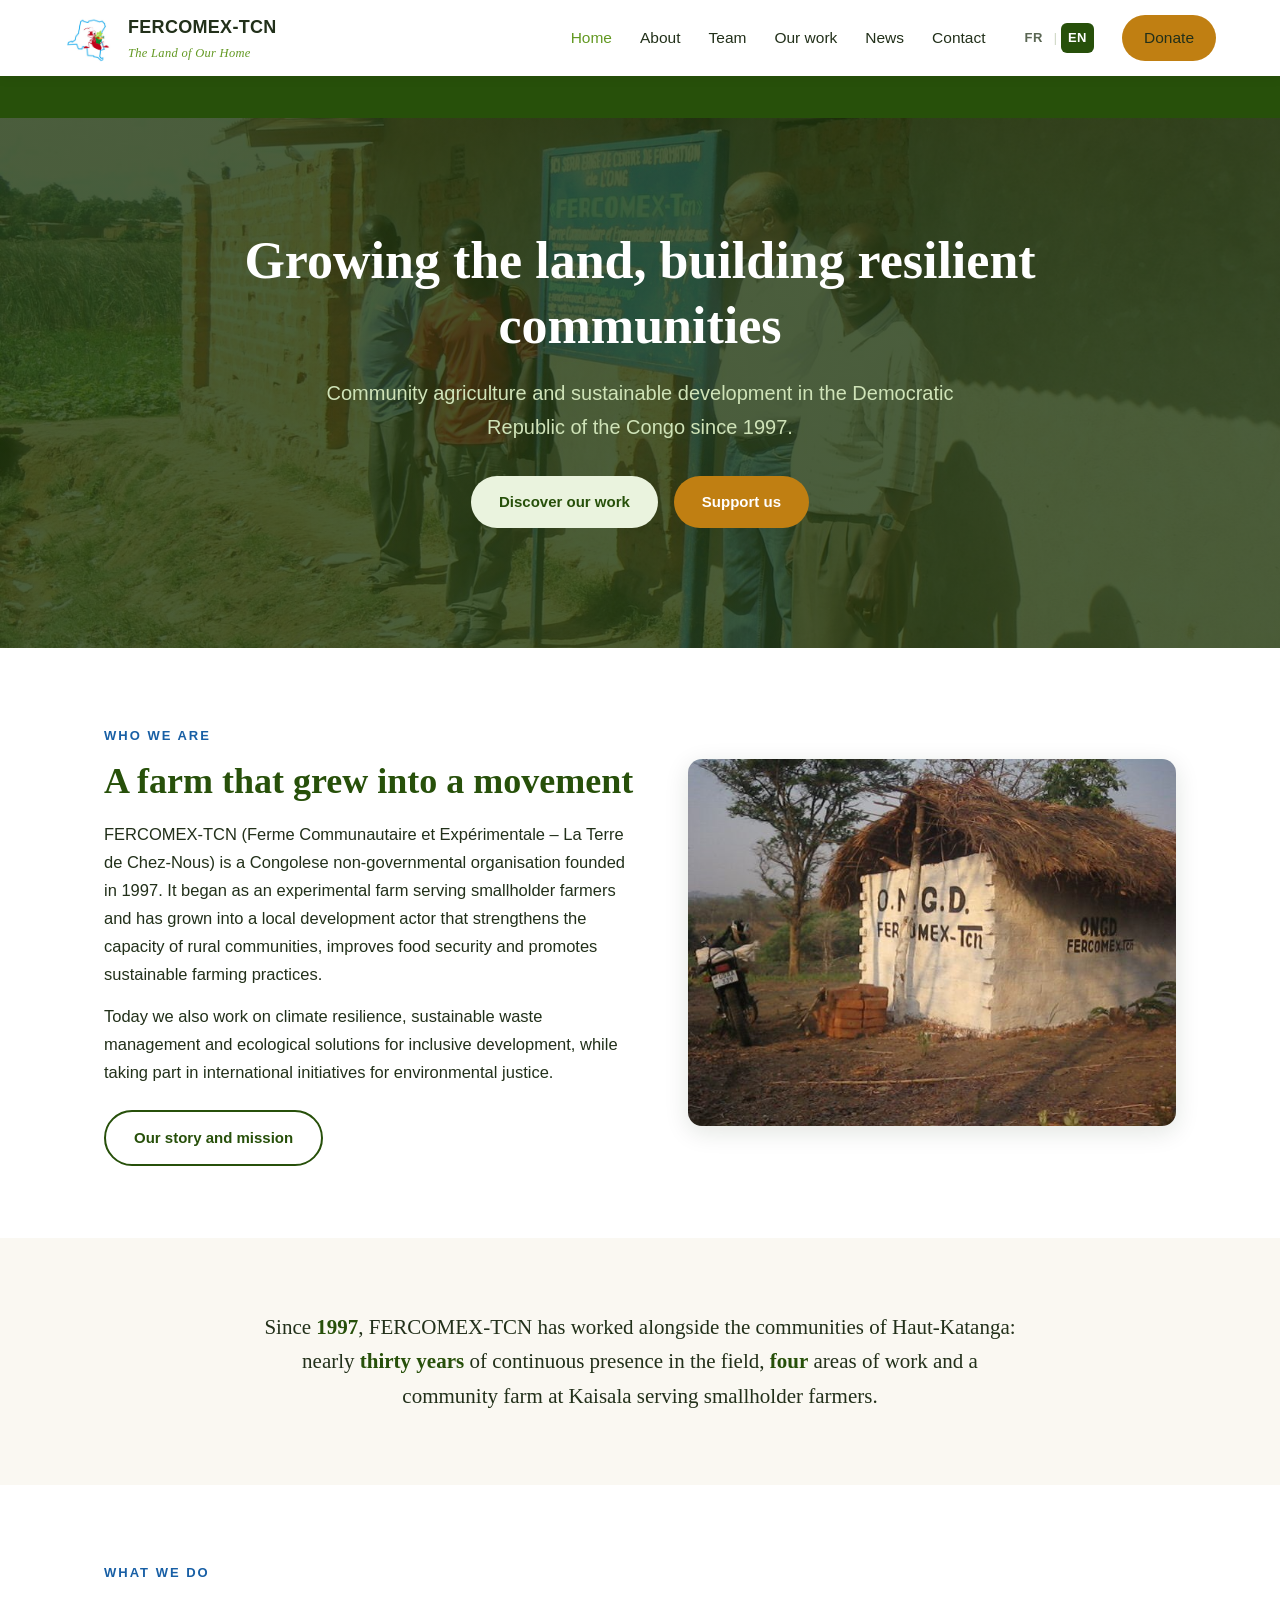
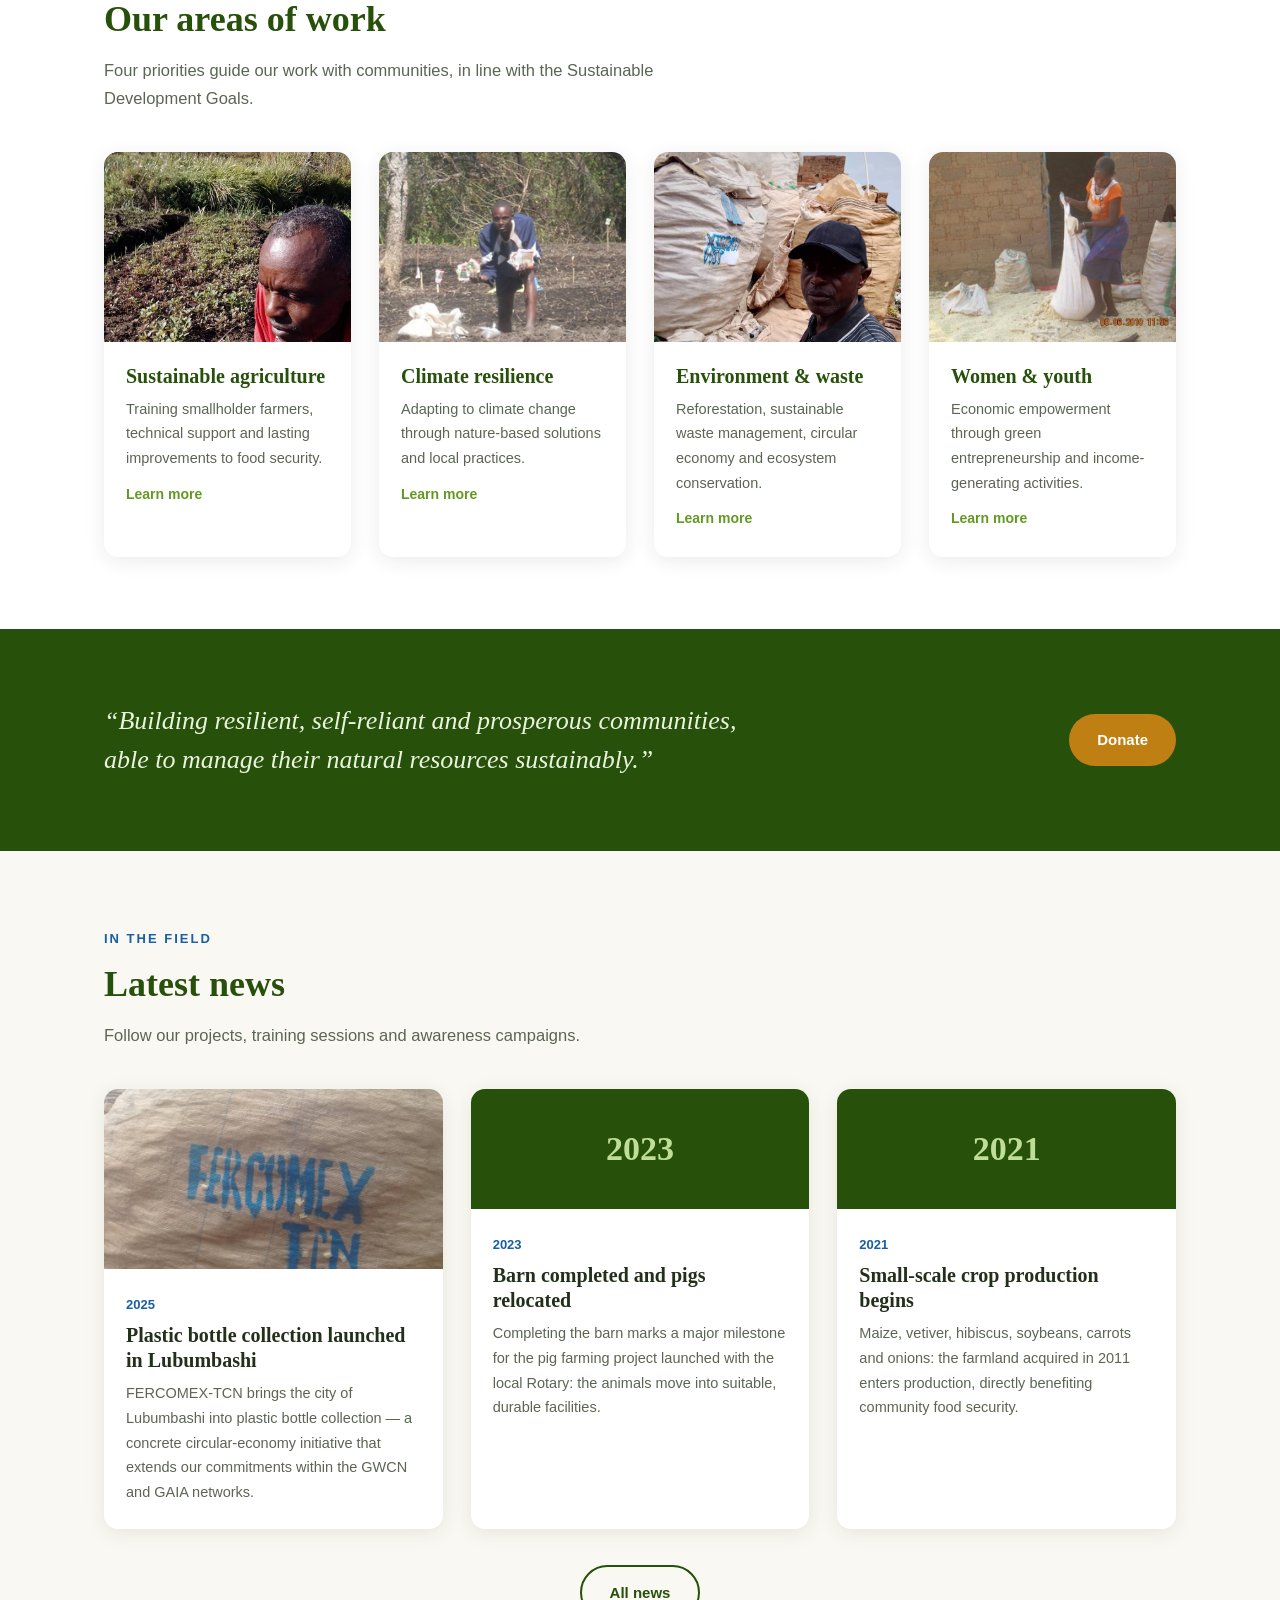
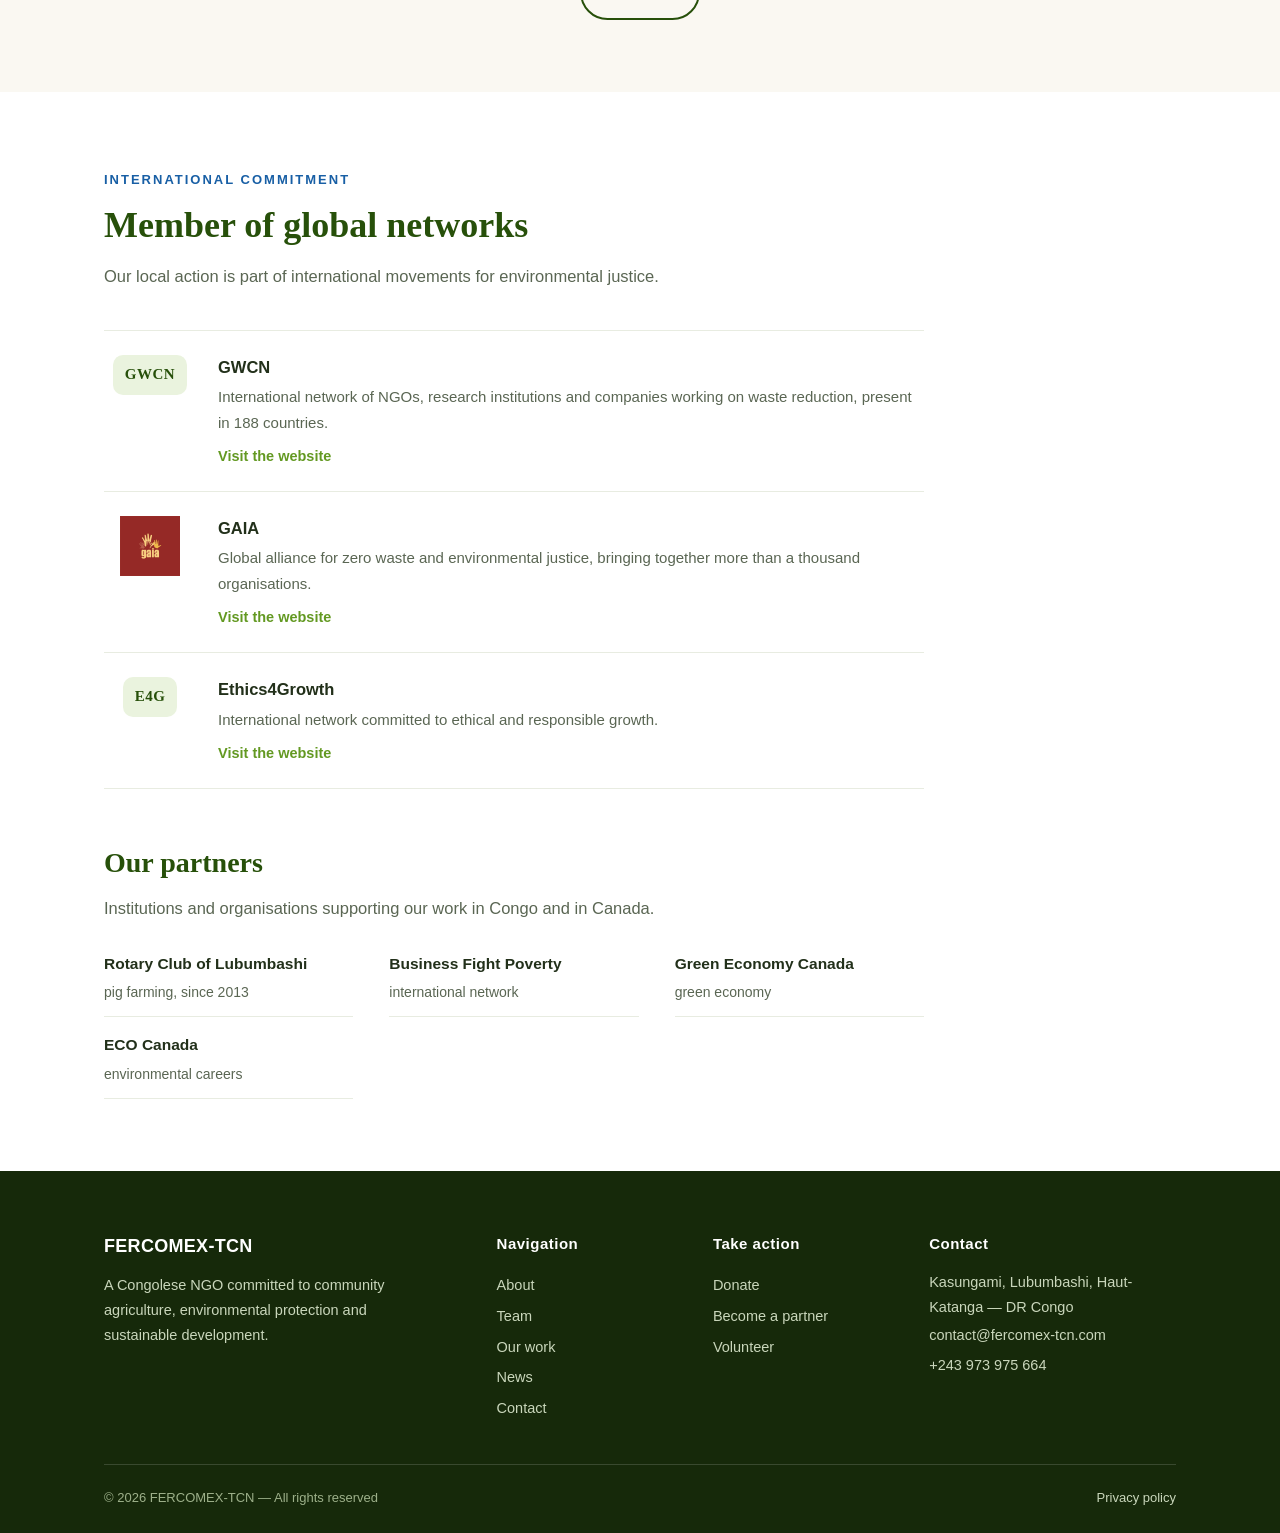
==== en/index.html @ 0d3cd233 "Site web FERCOMEX-TCN — version initiale Site statique bilingue (français / anglais) de l'ONGD FERCO" ====
<!DOCTYPE html>
<html lang="en">
<head>
  <meta charset="UTF-8">
  <meta name="viewport" content="width=device-width, initial-scale=1.0">
  <title>Home | FERCOMEX-TCN</title>
  <meta name="description" content="FERCOMEX-TCN is a Congolese NGO founded in 1997, working on community agriculture, climate resilience and environmental protection in the DR Congo.">
  <link rel="icon" href="../images/logo.jpg">
  <!-- Protection de secours : s'applique même sur un hébergeur qui
       ne lit pas le fichier _headers (GitHub Pages, par exemple). -->
  <meta http-equiv="Content-Security-Policy" content="default-src 'self'; script-src 'self'; style-src 'self' 'unsafe-inline'; font-src 'self'; img-src 'self' data:; media-src 'self'; connect-src 'self'; form-action 'self' https://formspree.io; base-uri 'self'; object-src 'none'">
  <meta name="referrer" content="strict-origin-when-cross-origin">
  <link rel="alternate" hreflang="fr" href="../index.html">
  <link rel="alternate" hreflang="en" href="index.html">
  <link rel="stylesheet" href="../css/style.css">
</head>
<body>

  <header class="entete">
    <div class="entete__barre">
      <a href="index.html" class="marque" style="text-decoration:none;">
        <img src="../images/logo.jpg" alt="FERCOMEX-TCN logo">
        <span class="marque__nom">FERCOMEX-TCN
          <span class="marque__slogan">The Land of Our Home</span>
        </span>
      </a>
      <button class="menu-mobile-btn" aria-label="Open menu" aria-expanded="false">&#9776;</button>
      <nav class="nav">
        <a href="index.html" class="actif">Home</a>
        <a href="about.html">About</a>
        <a href="team.html">Team</a>
        <a href="our-work.html">Our work</a>
        <a href="news.html">News</a>
        <a href="contact.html">Contact</a>
        <span class="langues"><a href="../index.html">FR</a><span>|</span><a href="#" class="actif">EN</a></span>
        <a href="contact.html#donate" class="btn btn--don">Donate</a>
      </nav>
    </div>
  </header>

  <!-- ==================== RUBAN DE DEVISE TRILINGUE ====================
       Les trois devises défilent automatiquement (français, anglais, swahili).
       POUR MODIFIER UNE DEVISE : changez simplement le texte ci-dessous.
       POUR CHANGER LA VITESSE : voir css/style.css, section "Ruban de devise". -->
  <div class="ruban">
    <div class="ruban__piste">
      <p class="ruban__phrase"><span class="ruban__langue">FR</span>Notre Terre &mdash; Notre Prosp&eacute;rit&eacute;</p>
      <p class="ruban__phrase"><span class="ruban__langue">EN</span>Our Land &mdash; Our Prosperity</p>
      <p class="ruban__phrase"><span class="ruban__langue">SW</span>Udongo Wetu &mdash; Ufanisi Wetu</p>
    </div>
  </div>

  <section class="heros">
    <h1>Growing the land, building resilient communities</h1>
    <p>Community agriculture and sustainable development in the Democratic Republic of the Congo since 1997.</p>
    <div class="actions">
      <a href="our-work.html" class="btn btn--clair">Discover our work</a>
      <a href="contact.html#donate" class="btn btn--don">Support us</a>
    </div>
  </section>

  <section class="section">
    <div class="conteneur deux-colonnes">
      <div>
        <span class="sur-titre">Who we are</span>
        <h2>A farm that grew into a movement</h2>
        <p style="margin-top:16px;">FERCOMEX-TCN (Ferme Communautaire et Exp&eacute;rimentale &ndash; La Terre de Chez-Nous) is a Congolese non-governmental organisation founded in 1997. It began as an experimental farm serving smallholder farmers and has grown into a local development actor that strengthens the capacity of rural communities, improves food security and promotes sustainable farming practices.</p>
        <p style="margin-top:14px;">Today we also work on climate resilience, sustainable waste management and ecological solutions for inclusive development, while taking part in international initiatives for environmental justice.</p>
        <a href="about.html" class="btn btn--contour" style="margin-top:24px;">Our story and mission</a>
      </div>
      <img src="../images/apropos-histoire.jpg" alt="The FERCOMEX-TCN community farm">
    </div>
  </section>

  <!-- ==================== KEY FACTS ==================== -->
  <section class="section section--sable">
    <div class="conteneur">
      <p class="reperes">
        Since <strong>1997</strong>, FERCOMEX-TCN has worked alongside the communities of Haut-Katanga:
        nearly <strong>thirty years</strong> of continuous presence in the field, <strong>four</strong>
        areas of work and a community farm at Kaisala serving smallholder farmers.
      </p>
    </div>
  </section>

  <section class="section">
    <div class="conteneur">
      <span class="sur-titre">What we do</span>
      <h2>Our areas of work</h2>
      <p class="intro-section">Four priorities guide our work with communities, in line with the Sustainable Development Goals.</p>
      <div class="grille-actions">
        <article class="carte-action">
          <img src="../images/action-agriculture.jpg" alt="Vetiver nursery supervised by our agronomist">
          <div class="carte-action__corps">
            <h3>Sustainable agriculture</h3>
            <p>Training smallholder farmers, technical support and lasting improvements to food security.</p>
            <a href="our-work.html#agriculture" class="carte-action__lien">Learn more</a>
          </div>
        </article>
        <article class="carte-action">
          <img src="../images/action-climat.jpg" alt="Preparing planting beds and transplanting seedlings at the farm">
          <div class="carte-action__corps">
            <h3>Climate resilience</h3>
            <p>Adapting to climate change through nature-based solutions and local practices.</p>
            <a href="our-work.html#climate" class="carte-action__lien">Learn more</a>
          </div>
        </article>
        <article class="carte-action">
          <img src="../images/action-dechets.jpg" alt="Plastic bottle collection in Lubumbashi">
          <div class="carte-action__corps">
            <h3>Environment &amp; waste</h3>
            <p>Reforestation, sustainable waste management, circular economy and ecosystem conservation.</p>
            <a href="our-work.html#environment" class="carte-action__lien">Learn more</a>
          </div>
        </article>
        <article class="carte-action">
          <img src="../images/action-femmes.jpg" alt="Women from the community bagging the harvested maize">
          <div class="carte-action__corps">
            <h3>Women &amp; youth</h3>
            <p>Economic empowerment through green entrepreneurship and income-generating activities.</p>
            <a href="our-work.html#empowerment" class="carte-action__lien">Learn more</a>
          </div>
        </article>
      </div>
    </div>
  </section>

  <section class="section section--verte">
    <div class="conteneur citation">
      <blockquote>&ldquo;Building resilient, self-reliant and prosperous communities, able to manage their natural resources sustainably.&rdquo;</blockquote>
      <a href="contact.html#donate" class="btn btn--don">Donate</a>
    </div>
  </section>

  <section class="section section--sable">
    <div class="conteneur">
      <span class="sur-titre">In the field</span>
      <h2>Latest news</h2>
      <p class="intro-section">Follow our projects, training sessions and awareness campaigns.</p>
      <div class="grille-actus">
        <article class="carte-actu">
          <img src="../images/actu-2025.jpg" alt="Big bags of collected bottles marked FERCOMEX-TCN">
          <div class="carte-actu__corps">
            <time datetime="2025">2025</time>
            <h3>Plastic bottle collection launched in Lubumbashi</h3>
            <p>FERCOMEX-TCN brings the city of Lubumbashi into plastic bottle collection &mdash; a concrete circular-economy initiative that extends our commitments within the GWCN and GAIA networks.</p>
          </div>
        </article>
        <article class="carte-actu">
          <div class="bandeau-actu"><span>2023</span></div>
          <div class="carte-actu__corps">
            <time datetime="2023">2023</time>
            <h3>Barn completed and pigs relocated</h3>
            <p>Completing the barn marks a major milestone for the pig farming project launched with the local Rotary: the animals move into suitable, durable facilities.</p>
          </div>
        </article>
        <article class="carte-actu">
          <div class="bandeau-actu"><span>2021</span></div>
          <div class="carte-actu__corps">
            <time datetime="2021">2021</time>
            <h3>Small-scale crop production begins</h3>
            <p>Maize, vetiver, hibiscus, soybeans, carrots and onions: the farmland acquired in 2011 enters production, directly benefiting community food security.</p>
          </div>
        </article>
      </div>
      <div style="text-align:center; margin-top:36px;">
        <a href="news.html" class="btn btn--contour">All news</a>
      </div>
    </div>
  </section>

  <section class="section">
    <div class="conteneur">
      <span class="sur-titre">International commitment</span>
      <h2>Member of global networks</h2>
      <p class="intro-section">Our local action is part of international movements for environmental justice.</p>
      <ul class="liste-reseaux">
        <li class="reseau-ligne">
          <span class="reseau-ligne__logo">
            <!-- LOGO : déposez images/logos/gwcn.png puis remplacez la ligne ci-dessous par :
                 <img src="../images/logos/gwcn.png" alt="GWCN"> -->
            <span class="logo-texte">GWCN</span>
          </span>
          <span class="reseau-ligne__texte">
            <strong>GWCN</strong>
            <span>International network of NGOs, research institutions and companies working on waste reduction, present in 188 countries.</span>
            <a href="https://gwcnweb.org/" target="_blank" rel="noopener">Visit the website</a>
          </span>
        </li>
        <li class="reseau-ligne">
          <span class="reseau-ligne__logo">
            <!-- LOGO : déposez images/logos/gaia.png puis remplacez la ligne ci-dessous par :
                 <img src="../images/logos/gaia.png" alt="GAIA"> -->
            <img src="../images/logos/gaia.png" alt="GAIA">
          </span>
          <span class="reseau-ligne__texte">
            <strong>GAIA</strong>
            <span>Global alliance for zero waste and environmental justice, bringing together more than a thousand organisations.</span>
            <a href="https://www.no-burn.org/" target="_blank" rel="noopener">Visit the website</a>
          </span>
        </li>
        <li class="reseau-ligne">
          <span class="reseau-ligne__logo">
            <!-- LOGO : déposez images/logos/ethics4growth.png puis remplacez la ligne ci-dessous par :
                 <img src="../images/logos/ethics4growth.png" alt="Ethics4Growth"> -->
            <span class="logo-texte">E4G</span>
          </span>
          <span class="reseau-ligne__texte">
            <strong>Ethics4Growth</strong>
            <span>International network committed to ethical and responsible growth.</span>
            <a href="https://ethics4growth.com/" target="_blank" rel="noopener">Visit the website</a>
          </span>
        </li>
      </ul>

      <h3 class="sous-titre-bloc">Our partners</h3>
      <p class="intro-section" style="margin-bottom:18px;">Institutions and organisations supporting our work in Congo and in Canada.</p>
      <ul class="liste-partenaires">
        <li><strong>Rotary Club of Lubumbashi</strong><span>pig farming, since 2013</span></li>
        <li><strong>Business Fight Poverty</strong><span>international network</span></li>
        <li><strong>Green Economy Canada</strong><span>green economy</span></li>
        <li><strong>ECO Canada</strong><span>environmental careers</span></li>
      </ul>
    </div>
  </section>
  <footer class="pied">
    <div class="conteneur">
      <div class="pied__grille">
        <div>
          <span class="marque__nom">FERCOMEX-TCN</span>
          <p style="margin-top:12px; max-width:320px;">A Congolese NGO committed to community agriculture, environmental protection and sustainable development.</p>
        </div>
        <div>
          <h4>Navigation</h4>
          <a href="about.html">About</a>
          <a href="team.html">Team</a>
          <a href="our-work.html">Our work</a>
          <a href="news.html">News</a>
          <a href="contact.html">Contact</a>
        </div>
        <div>
          <h4>Take action</h4>
          <a href="contact.html#donate">Donate</a>
          <a href="contact.html">Become a partner</a>
          <a href="contact.html">Volunteer</a>
        </div>
        <div>
          <h4>Contact</h4>
          <p>Kasungami, Lubumbashi, Haut-Katanga — DR Congo</p>
          <a href="mailto:contact@fercomex-tcn.com">contact@fercomex-tcn.com</a>
          <a href="tel:+243973975664">+243 973 975 664</a>
        </div>
      </div>
      <div class="pied__bas">
        <span>&copy; <span id="annee">2026</span> FERCOMEX-TCN — All rights reserved</span>
        <span><a href="privacy.html" style="display:inline;">Privacy policy</a></span>
      </div>
    </div>
  </footer>

  <script src="../js/main.js"></script>
</body>
</html>
---- css/style.css ----
/* ============================================================
   POLICES — hébergées sur le site, aucune requête vers Google
   ------------------------------------------------------------
   Les fichiers attendus sont dans le dossier fonts/.
   S'ils sont absents, le site utilise automatiquement les polices
   de l'ordinateur du visiteur (Georgia et la police système) :
   l'affichage reste correct. Voir fonts/LISEZ-MOI.txt pour les ajouter.
   ============================================================ */
@font-face {
  font-family: "Fraunces";
  src: url("../fonts/fraunces-600.woff2") format("woff2");
  font-weight: 600; font-style: normal; font-display: swap;
}
@font-face {
  font-family: "Fraunces";
  src: url("../fonts/fraunces-400-italic.woff2") format("woff2");
  font-weight: 400; font-style: italic; font-display: swap;
}
@font-face {
  font-family: "Inter";
  src: url("../fonts/inter-400.woff2") format("woff2");
  font-weight: 400; font-style: normal; font-display: swap;
}
@font-face {
  font-family: "Inter";
  src: url("../fonts/inter-600.woff2") format("woff2");
  font-weight: 600; font-style: normal; font-display: swap;
}
@font-face {
  font-family: "Inter";
  src: url("../fonts/inter-700.woff2") format("woff2");
  font-weight: 700; font-style: normal; font-display: swap;
}

/* ============================================================
   FERCOMEX-TCN — Feuille de style principale
   ------------------------------------------------------------
   POUR CHANGER LES COULEURS DU SITE : modifiez uniquement
   les valeurs ci-dessous (section "Palette"). Tout le site
   s'adaptera automatiquement.
   ============================================================ */

:root {
  /* ---- Palette ---- */
  --vert-foret: #27500a;      /* couleur principale (bandeaux, titres) */
  --vert-feuille: #639922;    /* vert secondaire (liens, accents) */
  --vert-pale: #eaf3de;       /* fonds clairs verts */
  --bleu-fleuve: #185fa5;     /* accent bleu (climat, eau) */
  --ambre: #c07f12;           /* bouton "Faire un don" */
  --ambre-fonce: #8a5a0a;
  --sable: #faf8f2;           /* fond de sections alternées */
  --texte: #22301a;           /* texte principal */
  --texte-doux: #5a6653;      /* texte secondaire */
  --blanc: #ffffff;

  /* ---- Typographie ---- */
  --police-titres: "Fraunces", Georgia, "Times New Roman", serif;
  --police-texte: "Inter", -apple-system, BlinkMacSystemFont, "Segoe UI", Roboto, Helvetica, Arial, sans-serif;
}

/* ---- Base ---- */
* { margin: 0; padding: 0; box-sizing: border-box; }
html { scroll-behavior: smooth; }
body {
  font-family: var(--police-texte);
  color: var(--texte);
  background: var(--blanc);
  line-height: 1.7;
  font-size: 16.5px;
}
img { max-width: 100%; display: block; }
a { color: var(--vert-feuille); text-decoration: none; }
a:hover { text-decoration: underline; }

.conteneur { max-width: 1120px; margin: 0 auto; padding: 0 24px; }

h1, h2, h3 { font-family: var(--police-titres); font-weight: 600; line-height: 1.25; }
h2 { font-size: clamp(26px, 4vw, 36px); color: var(--vert-foret); }
h3 { font-size: 20px; }

.section { padding: 72px 0; }
.section--sable { background: var(--sable); }
.section--verte { background: var(--vert-foret); color: var(--vert-pale); }
.section--verte h2 { color: var(--blanc); }

.sur-titre {
  display: inline-block;
  font-size: 13px;
  letter-spacing: 2px;
  text-transform: uppercase;
  color: var(--bleu-fleuve);
  font-weight: 600;
  margin-bottom: 12px;
}
.intro-section {
  max-width: 640px;
  color: var(--texte-doux);
  margin: 14px 0 40px;
}

/* ---- Boutons ---- */
.btn {
  display: inline-block;
  padding: 13px 28px;
  border-radius: 999px;
  font-weight: 600;
  font-size: 15px;
  transition: transform 0.15s ease, background 0.15s ease;
}
.btn:hover { text-decoration: none; transform: translateY(-2px); }
.btn--don { background: var(--ambre); color: var(--blanc); }
.btn--don:hover { background: var(--ambre-fonce); }
.btn--clair { background: var(--vert-pale); color: var(--vert-foret); }
.btn--clair:hover { background: var(--blanc); }
.btn--vert { background: var(--vert-foret); color: var(--blanc); }
.btn--vert:hover { background: #1c3a07; }
.btn--contour { border: 2px solid var(--vert-foret); color: var(--vert-foret); }

/* ---- En-tête ---- */
.entete {
  background: var(--blanc);
  position: sticky;
  top: 0;
  z-index: 50;
  box-shadow: 0 1px 12px rgba(20, 40, 5, 0.08);
}
.entete__barre {
  display: flex;
  align-items: center;
  justify-content: space-between;
  padding: 12px 24px;
  max-width: 1200px;
  margin: 0 auto;
}
.marque { display: flex; align-items: center; gap: 12px; }
.marque img { width: 52px; height: 52px; object-fit: contain; border-radius: 50%; }
.marque__nom { font-weight: 700; font-size: 18px; color: var(--texte); letter-spacing: 0.3px; }
.marque__slogan {
  display: block;
  font-family: var(--police-titres);
  font-style: italic;
  font-weight: 400;
  font-size: 12.5px;
  color: var(--vert-feuille);
}
.nav { display: flex; align-items: center; gap: 28px; }
.nav a { color: var(--texte); font-weight: 500; font-size: 15.5px; }
.nav a:hover, .nav a.actif { color: var(--vert-feuille); text-decoration: none; }
.nav .btn { padding: 10px 22px; }
.menu-mobile-btn {
  display: none;
  background: none;
  border: none;
  font-size: 28px;
  color: var(--vert-foret);
  cursor: pointer;
}

/* ---- Héros (grand bandeau d'accueil) ---- */
.heros {
  position: relative;
  color: var(--blanc);
  text-align: center;
  padding: 110px 24px 120px;
  background:
    linear-gradient(rgba(24, 48, 6, 0.78), rgba(24, 48, 6, 0.78)),
    url("../images/hero.jpg") center / cover no-repeat;
}
.heros h1 {
  font-size: clamp(30px, 5vw, 52px);
  max-width: 820px;
  margin: 0 auto 18px;
  color: var(--blanc);
}
.heros p {
  font-size: clamp(16px, 2.2vw, 20px);
  color: #cfe3b8;
  max-width: 640px;
  margin: 0 auto 32px;
}
.heros .actions { display: flex; gap: 16px; justify-content: center; flex-wrap: wrap; }

/* ---- Bande de chiffres clés ---- */
.chiffres {
  display: grid;
  grid-template-columns: repeat(auto-fit, minmax(200px, 1fr));
  gap: 24px;
  text-align: center;
}
.chiffre__valeur {
  font-family: var(--police-titres);
  font-size: 42px;
  font-weight: 700;
  color: var(--vert-foret);
}
.chiffre__label { color: var(--texte-doux); font-size: 15px; }

/* ---- Cartes d'action (avec photo) ---- */
.grille-actions {
  display: grid;
  grid-template-columns: repeat(auto-fit, minmax(240px, 1fr));
  gap: 28px;
}
.carte-action {
  background: var(--blanc);
  border-radius: 14px;
  overflow: hidden;
  box-shadow: 0 4px 20px rgba(20, 40, 5, 0.09);
  transition: transform 0.2s ease;
  display: flex;
  flex-direction: column;
}
.carte-action:hover { transform: translateY(-6px); }
.carte-action img { height: 190px; object-fit: cover; width: 100%; }
.carte-action__corps { padding: 22px 22px 26px; flex: 1; }
.carte-action h3 { color: var(--vert-foret); margin-bottom: 8px; }
.carte-action p { font-size: 14.5px; color: var(--texte-doux); }
.carte-action__lien { font-weight: 600; font-size: 14px; display: inline-block; margin-top: 12px; }

/* ---- Citation / appel au don ---- */
.citation {
  display: flex;
  align-items: center;
  justify-content: space-between;
  gap: 32px;
  flex-wrap: wrap;
}
.citation blockquote {
  font-family: var(--police-titres);
  font-style: italic;
  font-size: clamp(19px, 2.6vw, 26px);
  line-height: 1.5;
  max-width: 660px;
}

/* ---- Actualités ---- */
.grille-actus {
  display: grid;
  grid-template-columns: repeat(auto-fit, minmax(260px, 1fr));
  gap: 28px;
}
.carte-actu {
  background: var(--blanc);
  border-radius: 14px;
  overflow: hidden;
  box-shadow: 0 4px 20px rgba(20, 40, 5, 0.09);
}
.carte-actu img { height: 180px; width: 100%; object-fit: cover; }
.carte-actu__corps { padding: 20px 22px 24px; }
.carte-actu time { font-size: 13px; color: var(--bleu-fleuve); font-weight: 600; }
.carte-actu h3 { margin: 6px 0 8px; }
.carte-actu p { font-size: 14.5px; color: var(--texte-doux); }

/* ---- Partenaires ---- */
.partenaires {
  display: flex;
  gap: 20px;
  flex-wrap: wrap;
  justify-content: center;
}
.partenaire {
  background: var(--blanc);
  border: 1px solid #e4e8dd;
  border-radius: 10px;
  padding: 18px 30px;
  color: var(--texte-doux);
  font-weight: 600;
  font-size: 14px;
}

/* ---- Pied de page ---- */
.pied {
  background: #16290a;
  color: #c9d6bb;
  padding: 60px 0 24px;
  font-size: 14.5px;
}
.pied__grille {
  display: grid;
  grid-template-columns: 2fr 1fr 1fr 1.4fr;
  gap: 40px;
  margin-bottom: 40px;
}
.pied h4 { color: var(--blanc); font-size: 15px; margin-bottom: 14px; letter-spacing: 0.5px; }
.pied a { color: #c9d6bb; display: block; padding: 3px 0; }
.pied a:hover { color: var(--blanc); }
.pied__bas {
  border-top: 1px solid rgba(255, 255, 255, 0.15);
  padding-top: 22px;
  display: flex;
  justify-content: space-between;
  flex-wrap: wrap;
  gap: 10px;
  font-size: 13px;
  color: #9db08a;
}
.pied .marque__nom { color: var(--blanc); }

/* ---- Pages intérieures ---- */
.bandeau-page {
  background: var(--vert-foret);
  color: var(--blanc);
  text-align: center;
  padding: 64px 24px;
}
.bandeau-page h1 { font-size: clamp(28px, 4.5vw, 44px); color: var(--blanc); }
.bandeau-page p { color: #cfe3b8; max-width: 620px; margin: 12px auto 0; }

.deux-colonnes {
  display: grid;
  grid-template-columns: 1.1fr 1fr;
  gap: 48px;
  align-items: center;
}
.deux-colonnes img { border-radius: 14px; box-shadow: 0 6px 24px rgba(20, 40, 5, 0.12); }

.liste-verte { list-style: none; margin-top: 16px; }
.liste-verte li {
  padding: 10px 0 10px 34px;
  position: relative;
  border-bottom: 1px solid #edf1e6;
}
.liste-verte li::before {
  content: "\2713";
  position: absolute;
  left: 0;
  top: 10px;
  width: 22px;
  height: 22px;
  border-radius: 50%;
  background: var(--vert-pale);
  color: var(--vert-foret);
  font-size: 13px;
  font-weight: 700;
  display: flex;
  align-items: center;
  justify-content: center;
}

/* ---- Formulaire de contact ---- */
.form-contact { max-width: 640px; }
.form-contact label { font-weight: 600; font-size: 14.5px; display: block; margin: 18px 0 6px; }
.form-contact input,
.form-contact textarea {
  width: 100%;
  padding: 13px 16px;
  border: 1.5px solid #d7ddcd;
  border-radius: 10px;
  font-family: inherit;
  font-size: 15.5px;
  background: var(--blanc);
}
.form-contact input:focus,
.form-contact textarea:focus {
  outline: none;
  border-color: var(--vert-feuille);
  box-shadow: 0 0 0 3px rgba(99, 153, 34, 0.15);
}
.form-contact button { margin-top: 24px; border: none; cursor: pointer; font-family: inherit; }
.champ-cache { display: none; }

.coordonnees { display: grid; gap: 8px; margin-top: 20px; }

/* ---- Adaptation mobile ---- */
@media (max-width: 860px) {
  .nav {
    display: none;
    position: absolute;
    top: 100%;
    left: 0;
    right: 0;
    background: var(--blanc);
    flex-direction: column;
    padding: 20px 24px 28px;
    gap: 18px;
    box-shadow: 0 12px 24px rgba(20, 40, 5, 0.12);
  }
  .nav.ouvert { display: flex; }
  .menu-mobile-btn { display: block; }
  .pied__grille { grid-template-columns: 1fr 1fr; }
  .deux-colonnes { grid-template-columns: 1fr; }
  .section { padding: 52px 0; }
}
@media (max-width: 520px) {
  .pied__grille { grid-template-columns: 1fr; }
}

/* ---- Page Équipe ---- */
.grille-equipe {
  display: grid;
  grid-template-columns: repeat(auto-fill, minmax(280px, 1fr));
  gap: 24px;
}
.carte-membre {
  background: var(--blanc);
  border: 1px solid #e7ebe0;
  border-radius: 14px;
  padding: 26px 24px;
}
.carte-membre__haut { display: flex; align-items: center; gap: 14px; margin-bottom: 12px; }
.avatar {
  width: 54px; height: 54px; flex: none;
  border-radius: 50%;
  background: var(--vert-pale);
  color: var(--vert-foret);
  font-weight: 700; font-size: 18px;
  display: flex; align-items: center; justify-content: center;
}
.carte-membre h3 { font-size: 16.5px; color: var(--texte); line-height: 1.3; }
.carte-membre__fonction { font-size: 13px; color: var(--vert-feuille); font-weight: 600; }
.carte-membre p { font-size: 14px; color: var(--texte-doux); line-height: 1.6; }

/* ---- Frise chronologique (histoire) ---- */
.frise { position: relative; max-width: 760px; margin-top: 24px; }
.frise::before {
  content: ""; position: absolute; left: 70px; top: 8px; bottom: 8px;
  width: 2px; background: #cfe0b8;
}
.jalon { position: relative; display: flex; gap: 24px; padding: 14px 0; }
.jalon__annee {
  width: 58px; flex: none; text-align: right;
  font-family: var(--police-titres); font-weight: 700;
  font-size: 19px; color: var(--vert-foret); line-height: 1.5;
}
.jalon__point {
  position: absolute; left: 64px; top: 22px;
  width: 14px; height: 14px; border-radius: 50%;
  background: var(--vert-feuille); border: 3px solid var(--blanc);
  box-shadow: 0 0 0 2px #cfe0b8;
}
.jalon__texte { padding-left: 34px; color: var(--texte-doux); font-size: 15.5px; }
.jalon:last-child .jalon__point { background: var(--ambre); box-shadow: 0 0 0 2px #f0d9b0; }

/* ---- Réseaux dont l'ONG est membre ---- */
.membre-de { display: grid; grid-template-columns: repeat(auto-fit, minmax(250px, 1fr)); gap: 20px; }
.membre-de__carte {
  background: var(--blanc); border: 1px solid #e4e8dd; border-radius: 12px;
  padding: 22px 24px; text-align: left;
}
.membre-de__carte h3 { font-size: 17px; color: var(--vert-foret); margin-bottom: 6px; }
.membre-de__carte p { font-size: 14px; color: var(--texte-doux); }
.membre-de__carte a { font-size: 13.5px; font-weight: 600; display: inline-block; margin-top: 10px; }

@media (max-width: 560px) {
  .frise::before { left: 6px; }
  .jalon { flex-direction: column; gap: 2px; }
  .jalon__annee { text-align: left; padding-left: 28px; width: auto; }
  .jalon__point { left: 0; top: 24px; }
  .jalon__texte { padding-left: 28px; }
}

/* ---- Portraits des membres ---- */
.avatar-photo {
  width: 68px; height: 68px; flex: none;
  border-radius: 50%; object-fit: cover;
  border: 3px solid var(--vert-pale);
}
.carte-membre__haut { align-items: center; }

/* ---- Visuels illustrés (en attendant les photos de terrain) ---- */
.visuel {
  height: 190px; display: flex; align-items: center; justify-content: center;
  background: var(--vert-pale);
}
.visuel svg { width: 64px; height: 64px; stroke: var(--vert-foret); fill: none;
  stroke-width: 1.6; stroke-linecap: round; stroke-linejoin: round; }
.visuel--bleu { background: #e4eff9; }
.visuel--bleu svg { stroke: var(--bleu-fleuve); }
.visuel--teal { background: #e0f3ed; }
.visuel--teal svg { stroke: #0f6e56; }
.visuel--ambre { background: #fbeedb; }
.visuel--ambre svg { stroke: var(--ambre-fonce); }

.visuel--grand { height: 300px; border-radius: 14px; }
.visuel--grand svg { width: 104px; height: 104px; }

/* ---- Actualité avec bandeau daté ---- */
.bandeau-actu {
  height: 120px; display: flex; align-items: center; justify-content: center;
  background: var(--vert-foret);
}
.bandeau-actu span {
  font-family: var(--police-titres); font-size: 34px; font-weight: 700; color: #c0dd97;
}
.bandeau-actu--ambre { background: #7a4d08; }
.bandeau-actu--ambre span { color: var(--ambre-clair, #fac775); }

/* ---- Sélecteur de langue ---- */
.langues { display: flex; align-items: center; gap: 4px; margin-left: 4px; }
.langues a {
  font-size: 13px; font-weight: 700; letter-spacing: 0.5px;
  color: var(--texte-doux); padding: 4px 7px; border-radius: 6px;
}
.langues a:hover { text-decoration: none; background: var(--vert-pale); color: var(--vert-foret); }
.langues a.actif { background: var(--vert-foret); color: var(--blanc); }
.langues span { color: #c8d2bd; font-size: 12px; }

/* ---- Ruban de devise trilingue (sous l'en-tête) ----
   L'alternance est faite 100 % en CSS : elle fonctionne même si le
   JavaScript est bloqué. Chaque langue reste affichée 4 secondes
   (cycle complet de 12 s). POUR CHANGER LA VITESSE : modifiez les
   trois valeurs "12s" ci-dessous (ex. 9s = 3 s par langue). */
.ruban {
  background: var(--vert-foret);
  color: #cfe3b8;
  padding: 9px 16px;
  min-height: 42px;
  display: flex;
  align-items: center;
  justify-content: center;
}
.ruban__piste { position: relative; width: 100%; height: 24px; }
.ruban__phrase {
  position: absolute; inset: 0;
  display: flex; align-items: center; justify-content: center; gap: 10px;
  margin: 0;
  font-family: var(--police-titres); font-style: italic;
  font-size: 15.5px; letter-spacing: 0.2px; white-space: nowrap;
  opacity: 0;
  animation: ruban-defile 12s infinite;
}
.ruban__phrase:nth-child(1) { animation-delay: 0s; }
.ruban__phrase:nth-child(2) { animation-delay: 4s; }
.ruban__phrase:nth-child(3) { animation-delay: 8s; }

@keyframes ruban-defile {
  0%, 1%       { opacity: 0; }
  4%, 32%      { opacity: 1; }
  35%, 100%    { opacity: 0; }
}

.ruban__langue {
  font-family: var(--police-texte); font-style: normal;
  font-size: 10.5px; font-weight: 700; letter-spacing: 1.2px;
  color: #8fb968; border: 1px solid #4a7a22;
  border-radius: 4px; padding: 1px 6px;
}

/* Visiteur ayant désactivé les animations dans son système :
   les trois devises s'affichent côte à côte, sans mouvement.
   POUR FORCER L'ALTERNANCE MALGRÉ TOUT : supprimez ce bloc entier. */
@media (prefers-reduced-motion: reduce) {
  .ruban { flex-direction: column; gap: 2px; padding: 10px 16px; }
  .ruban__piste { height: auto; display: flex; flex-direction: column; gap: 2px; }
  .ruban__phrase { position: static; opacity: 1; animation: none; }
}
@media (max-width: 560px) {
  .ruban__phrase { font-size: 13.5px; gap: 7px; }
  .ruban__langue { font-size: 9.5px; padding: 1px 4px; }
}

/* ---- Logos des réseaux et partenaires ---- */
.logo-zone {
  height: 56px; display: flex; align-items: center; justify-content: center;
  margin-bottom: 14px;
}
.logo-zone img { max-height: 56px; max-width: 160px; object-fit: contain; }
/* Pastille affichée tant que le vrai logo n'est pas déposé */
.logo-texte {
  font-family: var(--police-titres); font-weight: 700; font-size: 20px;
  color: var(--vert-foret); background: var(--vert-pale);
  border-radius: 10px; padding: 10px 20px; letter-spacing: 0.5px;
}
.logo-texte--bleu { color: var(--bleu-fleuve); background: #e4eff9; }
.logo-texte--ambre { color: var(--ambre-fonce); background: #fbeedb; }

.membre-de__carte { text-align: center; }
.membre-de__carte p, .membre-de__carte a { text-align: left; }

.grille-partenaires {
  display: grid; grid-template-columns: repeat(auto-fit, minmax(190px, 1fr));
  gap: 18px; margin-top: 8px;
}
.partenaire-carte {
  background: var(--blanc); border: 1px solid #e4e8dd; border-radius: 12px;
  padding: 20px 18px; text-align: center;
}
.partenaire-carte .logo-zone { height: 44px; margin-bottom: 10px; }
.partenaire-carte .logo-texte { font-size: 15px; padding: 7px 14px; }
.partenaire-carte__nom { font-size: 14px; font-weight: 600; color: var(--texte); }
.partenaire-carte__role { font-size: 12.5px; color: var(--texte-doux); margin-top: 3px; }

/* ---- Bloc vidéo ---- */
/* Cette vidéo est au format portrait (filmée au téléphone) : on limite
   sa largeur pour qu'elle ne s'étire pas sur tout l'écran.
   Si vous la remplacez par une vidéo horizontale, passez max-width à 820px. */
.video-bloc { max-width: 400px; margin: 0 auto; }
.video-bloc video {
  width: 100%; display: block; border-radius: 14px;
  background: #16290a; box-shadow: 0 6px 24px rgba(20, 40, 5, 0.14);
}
.video-legende {
  font-size: 13.5px; color: var(--texte-doux);
  margin-top: 10px; text-align: center;
}

/* ---- Galerie photo ---- */
.galerie {
  display: grid;
  grid-template-columns: repeat(auto-fill, minmax(250px, 1fr));
  gap: 18px;
}
.galerie figure {
  margin: 0; background: var(--blanc);
  border-radius: 12px; overflow: hidden;
  box-shadow: 0 3px 16px rgba(20, 40, 5, 0.09);
}
.galerie img {
  width: 100%; height: 200px; object-fit: cover; display: block;
  transition: transform 0.3s ease;
}
.galerie figure:hover img { transform: scale(1.04); }
.galerie figcaption {
  padding: 12px 14px 15px;
  font-size: 13.5px; line-height: 1.5; color: var(--texte-doux);
}
.galerie__annee {
  display: block; font-size: 11.5px; font-weight: 700;
  letter-spacing: 1px; color: var(--vert-feuille); margin-bottom: 3px;
}
@media (prefers-reduced-motion: reduce) {
  .galerie img, .galerie figure:hover img { transition: none; transform: none; }
}

/* ---- Repères : chiffres intégrés dans une phrase ---- */
.reperes {
  max-width: 760px; margin: 0 auto; text-align: center;
  font-family: var(--police-titres); font-size: clamp(17px, 2.2vw, 21px);
  line-height: 1.65; color: var(--texte);
}
.reperes strong { color: var(--vert-foret); font-weight: 600; }

/* ---- Réseaux et partenaires : listes éditoriales, sans cartes ---- */
.sous-titre-bloc {
  font-size: clamp(22px, 3vw, 28px); color: var(--vert-foret);
  margin-top: 56px;
}
.liste-reseaux { list-style: none; max-width: 820px; }
.reseau-ligne {
  display: flex; gap: 22px; align-items: flex-start;
  padding: 22px 0; border-bottom: 1px solid #e8ece1;
}
.reseau-ligne:first-child { border-top: 1px solid #e8ece1; }
.reseau-ligne__logo {
  width: 92px; flex: none; display: flex;
  align-items: center; justify-content: center; padding-top: 2px;
}
.reseau-ligne__logo img { max-width: 92px; max-height: 60px; object-fit: contain; }
.reseau-ligne__logo .logo-texte { font-size: 15px; padding: 7px 12px; }
.reseau-ligne__texte { display: block; }
.reseau-ligne__texte strong {
  display: block; font-size: 16.5px; color: var(--texte); margin-bottom: 3px;
}
.reseau-ligne__texte span {
  display: block; font-size: 15px; color: var(--texte-doux); margin-bottom: 6px;
}
.reseau-ligne__texte a { font-size: 14.5px; font-weight: 600; }

.liste-partenaires {
  list-style: none; max-width: 820px;
  display: grid; grid-template-columns: repeat(auto-fit, minmax(230px, 1fr)); gap: 4px 36px;
}
.liste-partenaires li { padding: 11px 0; border-bottom: 1px solid #e8ece1; }
.liste-partenaires strong { display: block; font-size: 15.5px; color: var(--texte); }
.liste-partenaires span { font-size: 14px; color: var(--texte-doux); }

@media (max-width: 560px) {
  .reseau-ligne { gap: 14px; }
  .reseau-ligne__logo { width: 68px; }
}
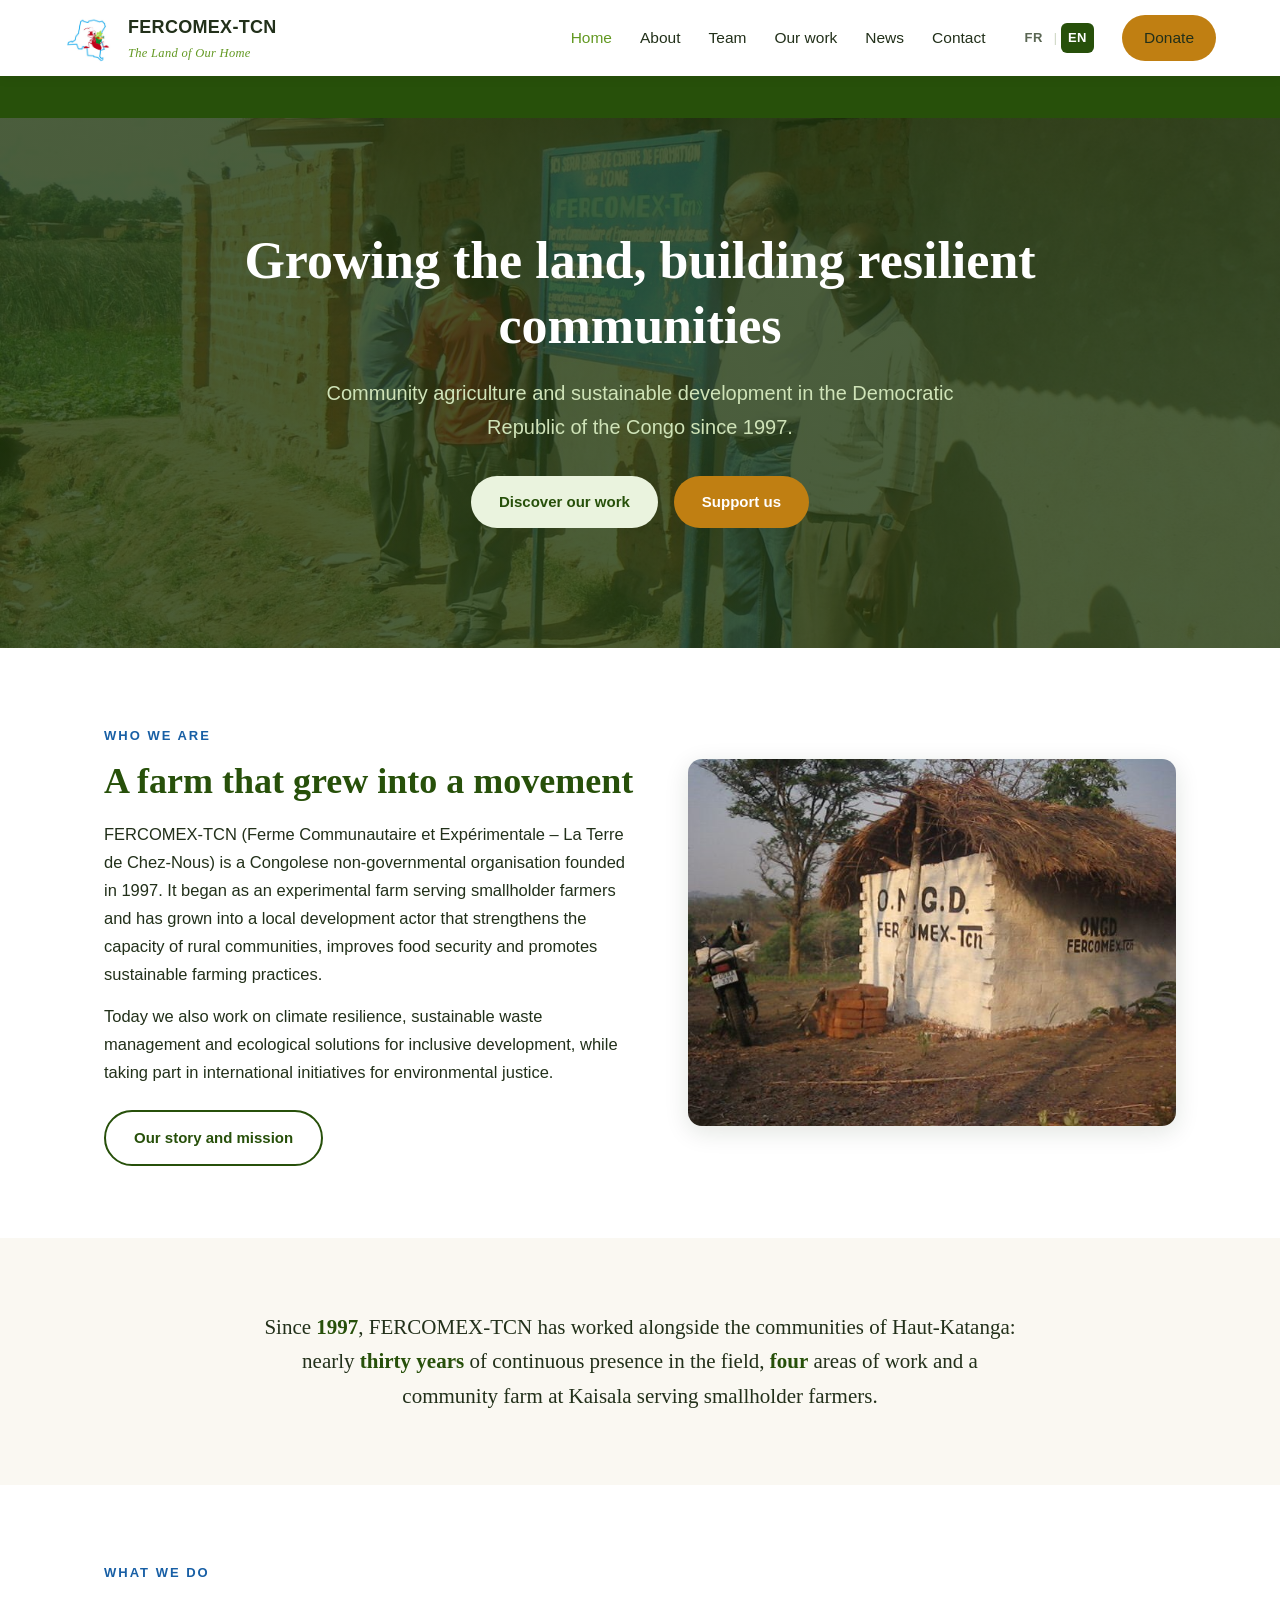
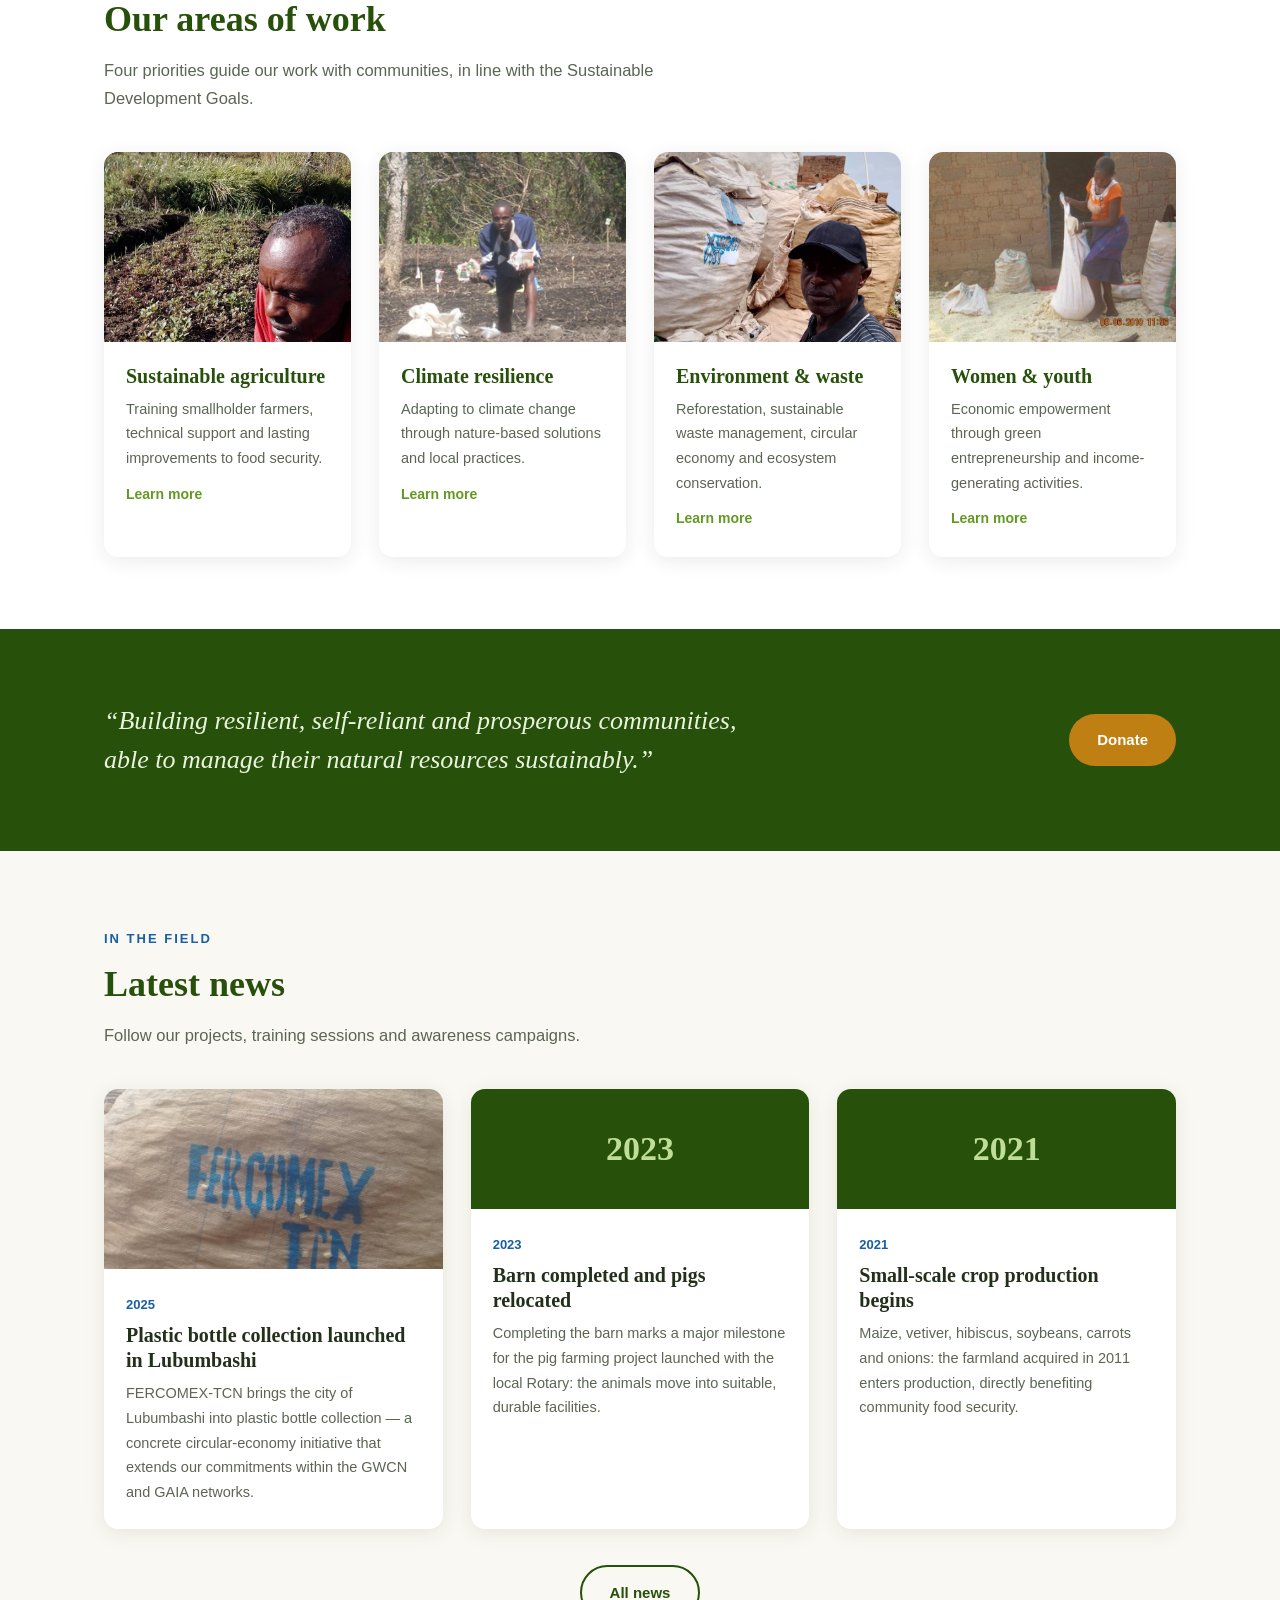
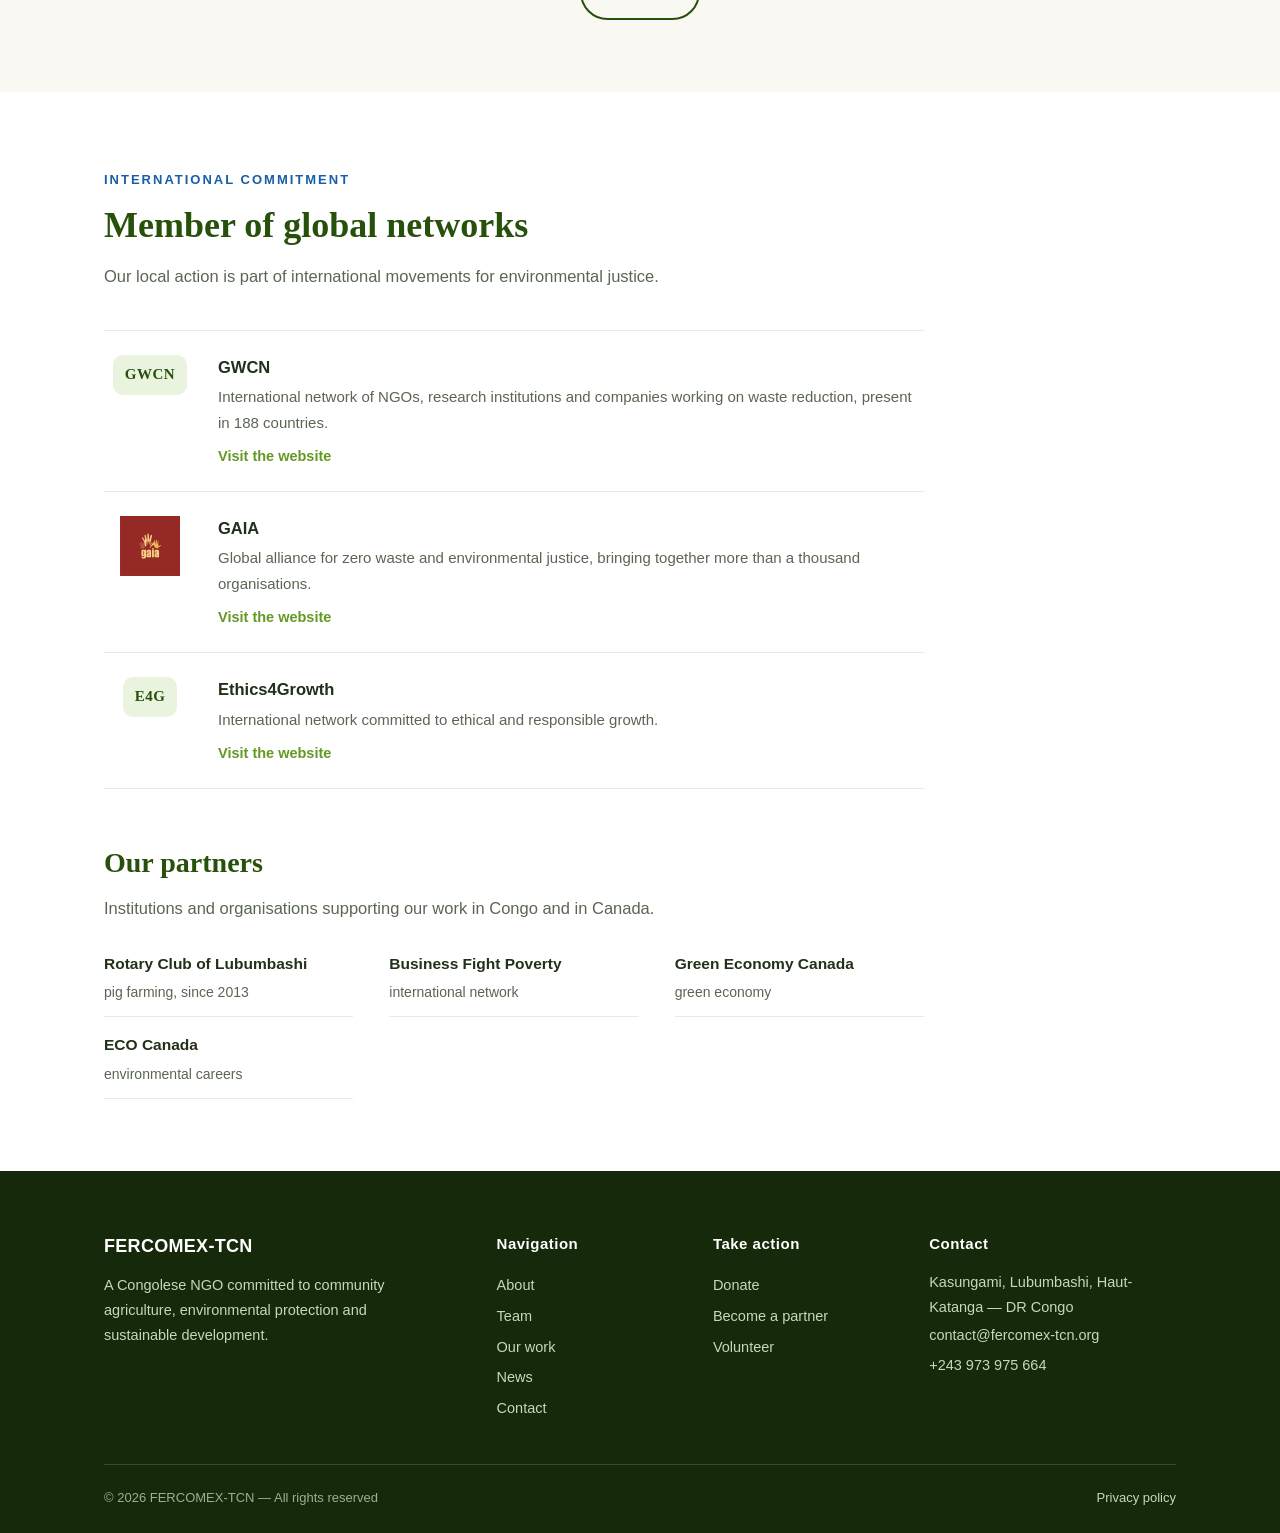
==== commit 2a20a1bd: "Passer au domaine fercomex-tcn.org - robots.txt, sitemap.xml, security.txt : domaine réel - courriel" ====
--- a/en/index.html
+++ b/en/index.html
@@ -247,7 +247,7 @@
         <div>
           <h4>Contact</h4>
           <p>Kasungami, Lubumbashi, Haut-Katanga — DR Congo</p>
-          <a href="mailto:contact@fercomex-tcn.com">contact@fercomex-tcn.com</a>
+          <a href="mailto:contact@fercomex-tcn.org">contact@fercomex-tcn.org</a>
           <a href="tel:+243973975664">+243 973 975 664</a>
         </div>
       </div>
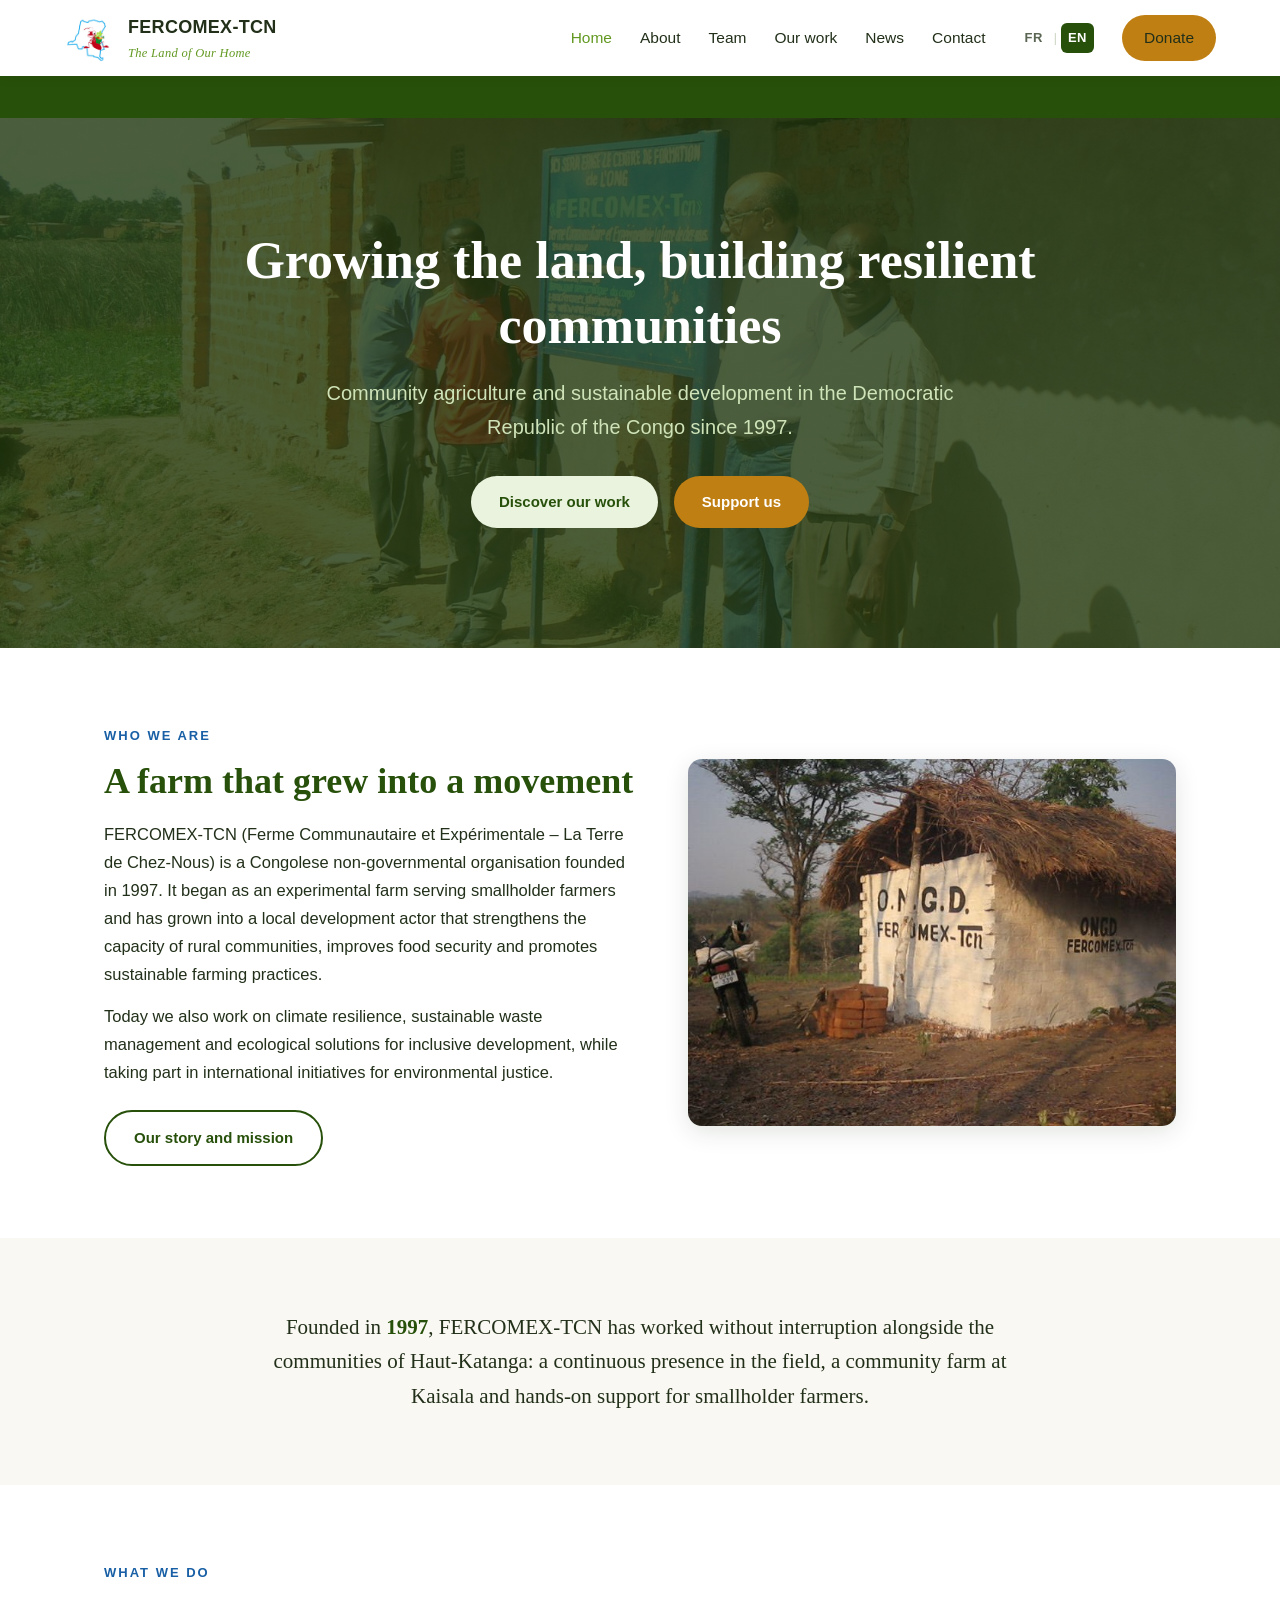
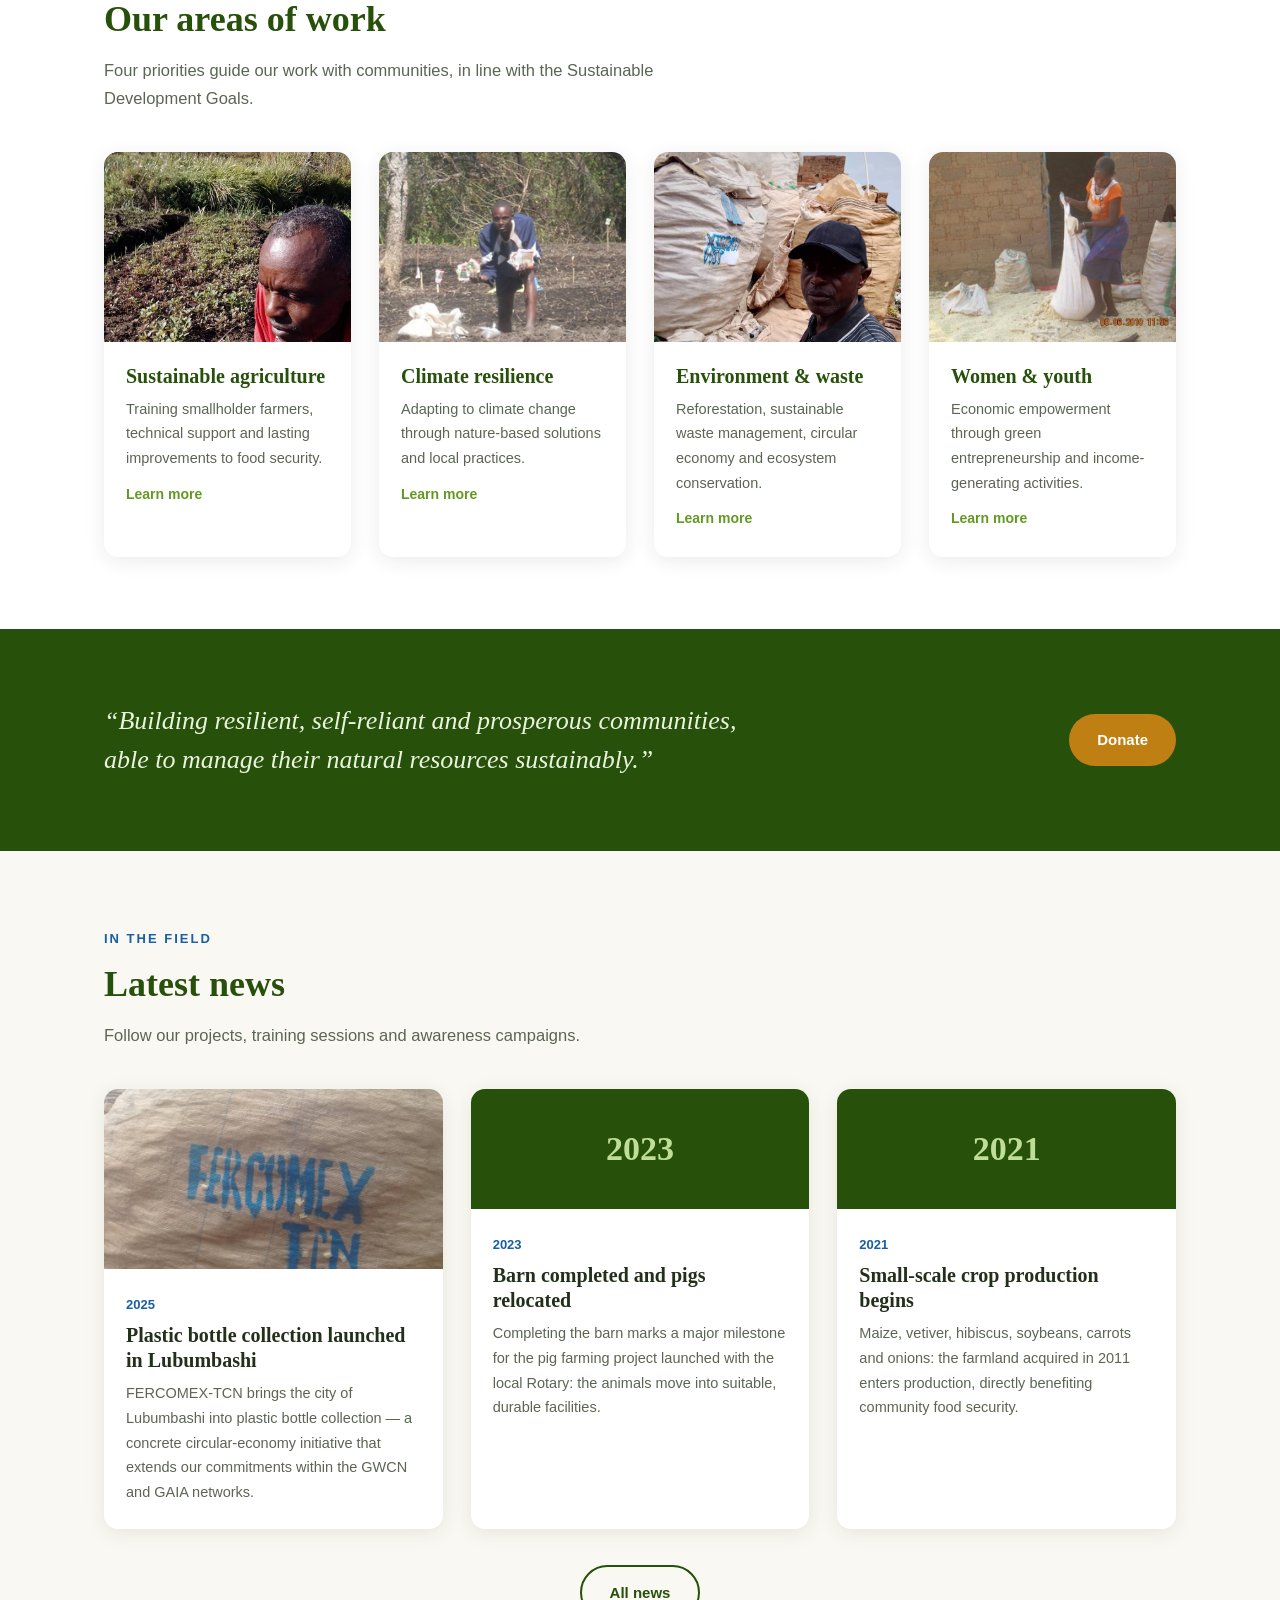
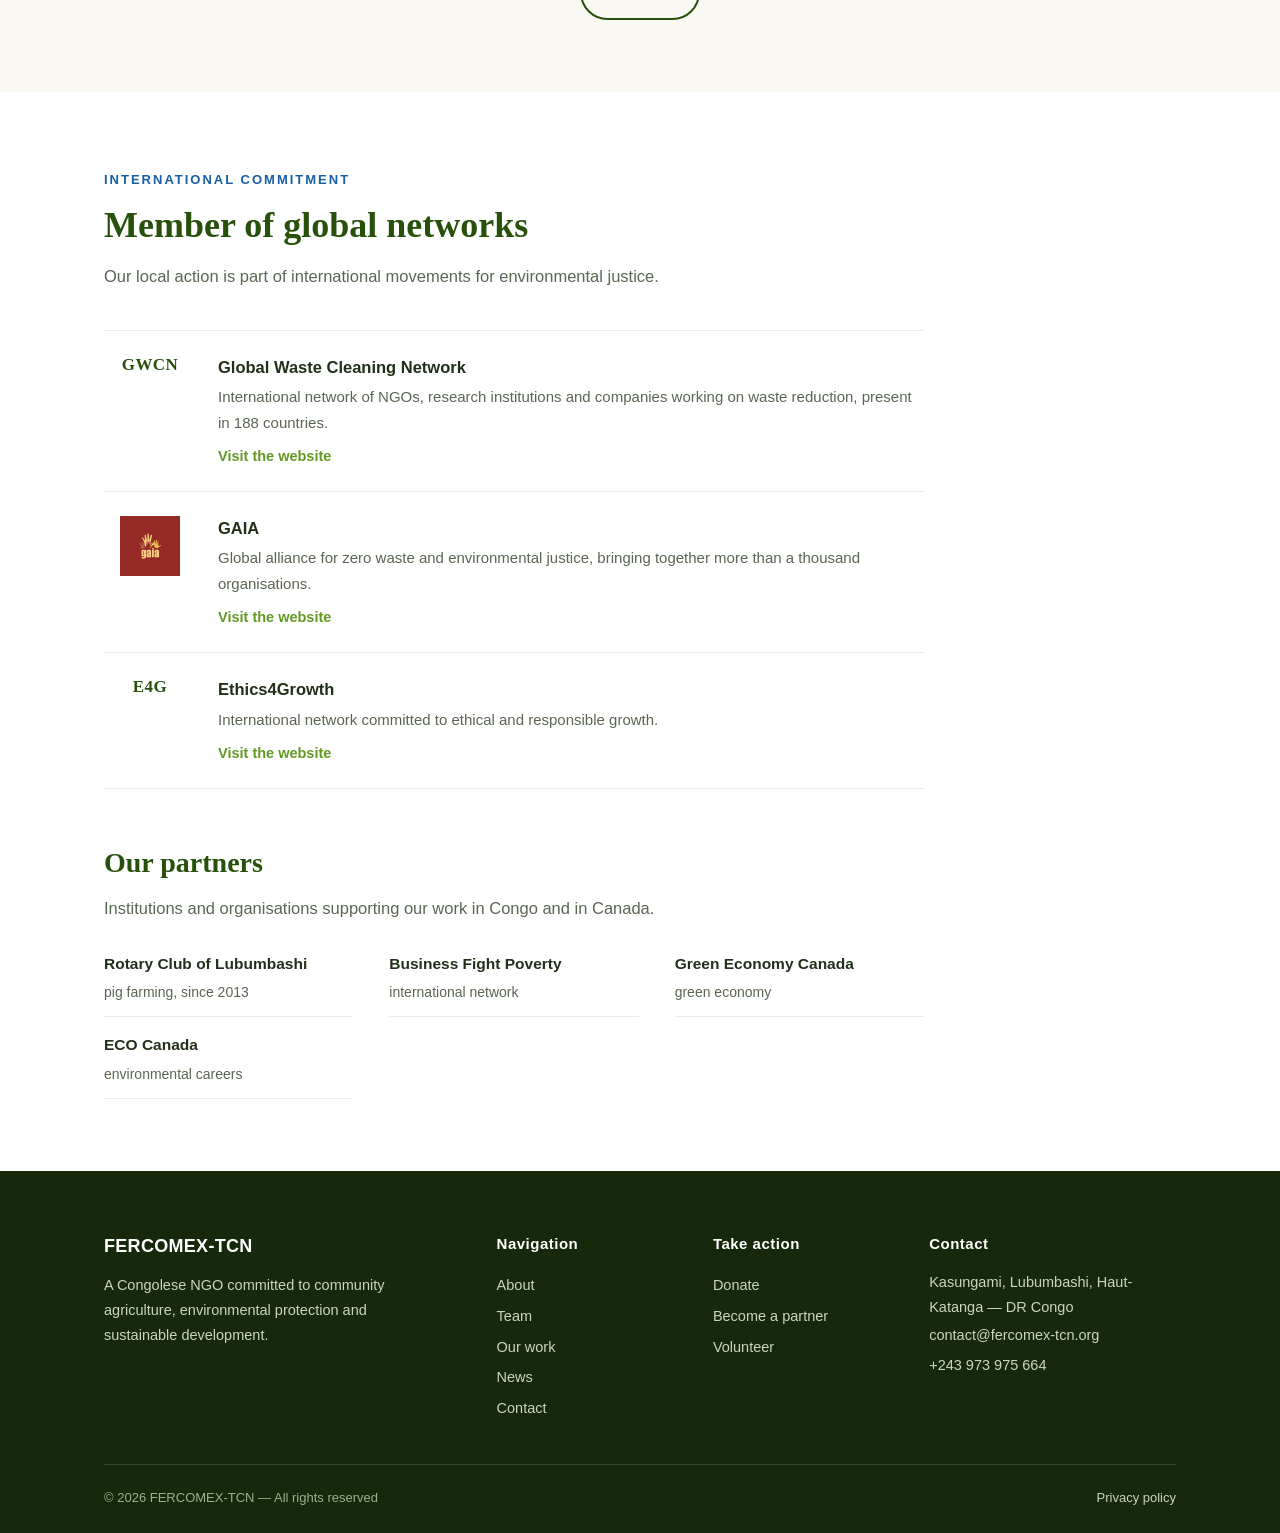
==== commit 617fa949: "Formulaire fonctionnel, liens morts retirés, aucun chiffre inventé Formulaire de contact - Remplace " ====
--- a/en/index.html
+++ b/en/index.html
@@ -8,7 +8,7 @@
   <link rel="icon" href="../images/logo.jpg">
   <!-- Protection de secours : s'applique même sur un hébergeur qui
        ne lit pas le fichier _headers (GitHub Pages, par exemple). -->
-  <meta http-equiv="Content-Security-Policy" content="default-src 'self'; script-src 'self'; style-src 'self' 'unsafe-inline'; font-src 'self'; img-src 'self' data:; media-src 'self'; connect-src 'self'; form-action 'self' https://formspree.io; base-uri 'self'; object-src 'none'">
+  <meta http-equiv="Content-Security-Policy" content="default-src 'self'; script-src 'self'; style-src 'self' 'unsafe-inline'; font-src 'self'; img-src 'self' data:; media-src 'self'; connect-src 'self'; form-action 'self' mailto:; base-uri 'self'; object-src 'none'">
   <meta name="referrer" content="strict-origin-when-cross-origin">
   <link rel="alternate" hreflang="fr" href="../index.html">
   <link rel="alternate" hreflang="en" href="index.html">
@@ -32,7 +32,7 @@
         <a href="our-work.html">Our work</a>
         <a href="news.html">News</a>
         <a href="contact.html">Contact</a>
-        <span class="langues"><a href="../index.html">FR</a><span>|</span><a href="#" class="actif">EN</a></span>
+        <span class="langues"><a href="../index.html">FR</a><span class="sep">|</span><span class="actif" aria-current="page">EN</span></span>
         <a href="contact.html#donate" class="btn btn--don">Donate</a>
       </nav>
     </div>
@@ -72,13 +72,15 @@
     </div>
   </section>
 
-  <!-- ==================== KEY FACTS ==================== -->
+  <!-- ==================== KEY FACTS ====================
+       Deliberately WITHOUT impact figures. See the French homepage
+       (index.html, same section) for the full explanation. -->
   <section class="section section--sable">
     <div class="conteneur">
       <p class="reperes">
-        Since <strong>1997</strong>, FERCOMEX-TCN has worked alongside the communities of Haut-Katanga:
-        nearly <strong>thirty years</strong> of continuous presence in the field, <strong>four</strong>
-        areas of work and a community farm at Kaisala serving smallholder farmers.
+        Founded in <strong>1997</strong>, FERCOMEX-TCN has worked without interruption alongside
+        the communities of Haut-Katanga: a continuous presence in the field, a community farm
+        at Kaisala and hands-on support for smallholder farmers.
       </p>
     </div>
   </section>
@@ -182,7 +184,7 @@
             <span class="logo-texte">GWCN</span>
           </span>
           <span class="reseau-ligne__texte">
-            <strong>GWCN</strong>
+            <strong>Global Waste Cleaning Network</strong>
             <span>International network of NGOs, research institutions and companies working on waste reduction, present in 188 countries.</span>
             <a href="https://gwcnweb.org/" target="_blank" rel="noopener">Visit the website</a>
           </span>
--- a/css/style.css
+++ b/css/style.css
@@ -1,11 +1,19 @@
 /* ============================================================
-   POLICES — hébergées sur le site, aucune requête vers Google
+   POLICES
    ------------------------------------------------------------
-   Les fichiers attendus sont dans le dossier fonts/.
-   S'ils sont absents, le site utilise automatiquement les polices
-   de l'ordinateur du visiteur (Georgia et la police système) :
-   l'affichage reste correct. Voir fonts/LISEZ-MOI.txt pour les ajouter.
+   Le site utilise les polices déjà présentes sur l'ordinateur du
+   visiteur (Georgia pour les titres, la police système pour le
+   texte). Résultat : aucune requête vers Google, aucun fichier à
+   télécharger, affichage instantané.
+
+   POUR UTILISER LES POLICES FRAUNCES + INTER (optionnel) :
+   1. Suivez fonts/LISEZ-MOI.txt pour déposer les 5 fichiers .woff2
+      dans le dossier fonts/.
+   2. Enlevez la ligne "DÉBUT" et la ligne "FIN" ci-dessous.
+   N'enlevez PAS ces lignes avant d'avoir déposé les fichiers :
+   le navigateur chercherait 5 fichiers inexistants à chaque page.
    ============================================================ */
+/* DÉBUT — polices optionnelles
 @font-face {
   font-family: "Fraunces";
   src: url("../fonts/fraunces-600.woff2") format("woff2");
@@ -31,6 +39,7 @@
   src: url("../fonts/inter-700.woff2") format("woff2");
   font-weight: 700; font-style: normal; font-display: swap;
 }
+   FIN — polices optionnelles */
 
 /* ============================================================
    FERCOMEX-TCN — Feuille de style principale
@@ -359,7 +368,14 @@
 .form-contact button { margin-top: 24px; border: none; cursor: pointer; font-family: inherit; }
 .champ-cache { display: none; }
 
+/* Phrase explicative sous le bouton du formulaire */
+.note-form {
+  max-width: 640px; margin-top: 16px;
+  font-size: 14px; line-height: 1.6; color: var(--texte-doux);
+}
+
 .coordonnees { display: grid; gap: 8px; margin-top: 20px; }
+.coordonnees p { font-size: 15px; line-height: 1.65; }
 
 /* ---- Adaptation mobile ---- */
 @media (max-width: 860px) {
@@ -487,13 +503,14 @@
 
 /* ---- Sélecteur de langue ---- */
 .langues { display: flex; align-items: center; gap: 4px; margin-left: 4px; }
-.langues a {
+.langues a, .langues .actif {
   font-size: 13px; font-weight: 700; letter-spacing: 0.5px;
   color: var(--texte-doux); padding: 4px 7px; border-radius: 6px;
 }
 .langues a:hover { text-decoration: none; background: var(--vert-pale); color: var(--vert-foret); }
-.langues a.actif { background: var(--vert-foret); color: var(--blanc); }
-.langues span { color: #c8d2bd; font-size: 12px; }
+/* La langue affichée n'est pas un lien : c'est la page où l'on est déjà. */
+.langues .actif { background: var(--vert-foret); color: var(--blanc); }
+.langues .sep { color: #c8d2bd; font-size: 12px; }
 
 /* ---- Ruban de devise trilingue (sous l'en-tête) ----
    L'alternance est faite 100 % en CSS : elle fonctionne même si le
@@ -555,31 +572,21 @@
   margin-bottom: 14px;
 }
 .logo-zone img { max-height: 56px; max-width: 160px; object-fit: contain; }
-/* Pastille affichée tant que le vrai logo n'est pas déposé */
+/* Nom d'un réseau composé dans la police des titres, quand nous n'avons
+   pas encore son logo officiel. Volontairement SANS pastille ni cadre :
+   un nom bien typographié tient sa place à côté d'un vrai logo sans
+   donner l'impression qu'une image manque.
+   MODIFIEZ ICI : dès que vous recevez un logo officiel, remplacez dans
+   le HTML       <span class="logo-texte">GWCN</span>
+   par           <img src="images/logos/gwcn.png" alt="GWCN">          */
 .logo-texte {
-  font-family: var(--police-titres); font-weight: 700; font-size: 20px;
-  color: var(--vert-foret); background: var(--vert-pale);
-  border-radius: 10px; padding: 10px 20px; letter-spacing: 0.5px;
-}
-.logo-texte--bleu { color: var(--bleu-fleuve); background: #e4eff9; }
-.logo-texte--ambre { color: var(--ambre-fonce); background: #fbeedb; }
+  font-family: var(--police-titres); font-weight: 700; font-size: 19px;
+  color: var(--vert-foret); letter-spacing: 0.4px;
+  line-height: 1.15; text-align: center;
+}
 
 .membre-de__carte { text-align: center; }
 .membre-de__carte p, .membre-de__carte a { text-align: left; }
-
-.grille-partenaires {
-  display: grid; grid-template-columns: repeat(auto-fit, minmax(190px, 1fr));
-  gap: 18px; margin-top: 8px;
-}
-.partenaire-carte {
-  background: var(--blanc); border: 1px solid #e4e8dd; border-radius: 12px;
-  padding: 20px 18px; text-align: center;
-}
-.partenaire-carte .logo-zone { height: 44px; margin-bottom: 10px; }
-.partenaire-carte .logo-texte { font-size: 15px; padding: 7px 14px; }
-.partenaire-carte__nom { font-size: 14px; font-weight: 600; color: var(--texte); }
-.partenaire-carte__role { font-size: 12.5px; color: var(--texte-doux); margin-top: 3px; }
-
 /* ---- Bloc vidéo ---- */
 /* Cette vidéo est au format portrait (filmée au téléphone) : on limite
    sa largeur pour qu'elle ne s'étire pas sur tout l'écran.
@@ -646,7 +653,7 @@
   align-items: center; justify-content: center; padding-top: 2px;
 }
 .reseau-ligne__logo img { max-width: 92px; max-height: 60px; object-fit: contain; }
-.reseau-ligne__logo .logo-texte { font-size: 15px; padding: 7px 12px; }
+.reseau-ligne__logo .logo-texte { font-size: 17px; }
 .reseau-ligne__texte { display: block; }
 .reseau-ligne__texte strong {
   display: block; font-size: 16.5px; color: var(--texte); margin-bottom: 3px;
